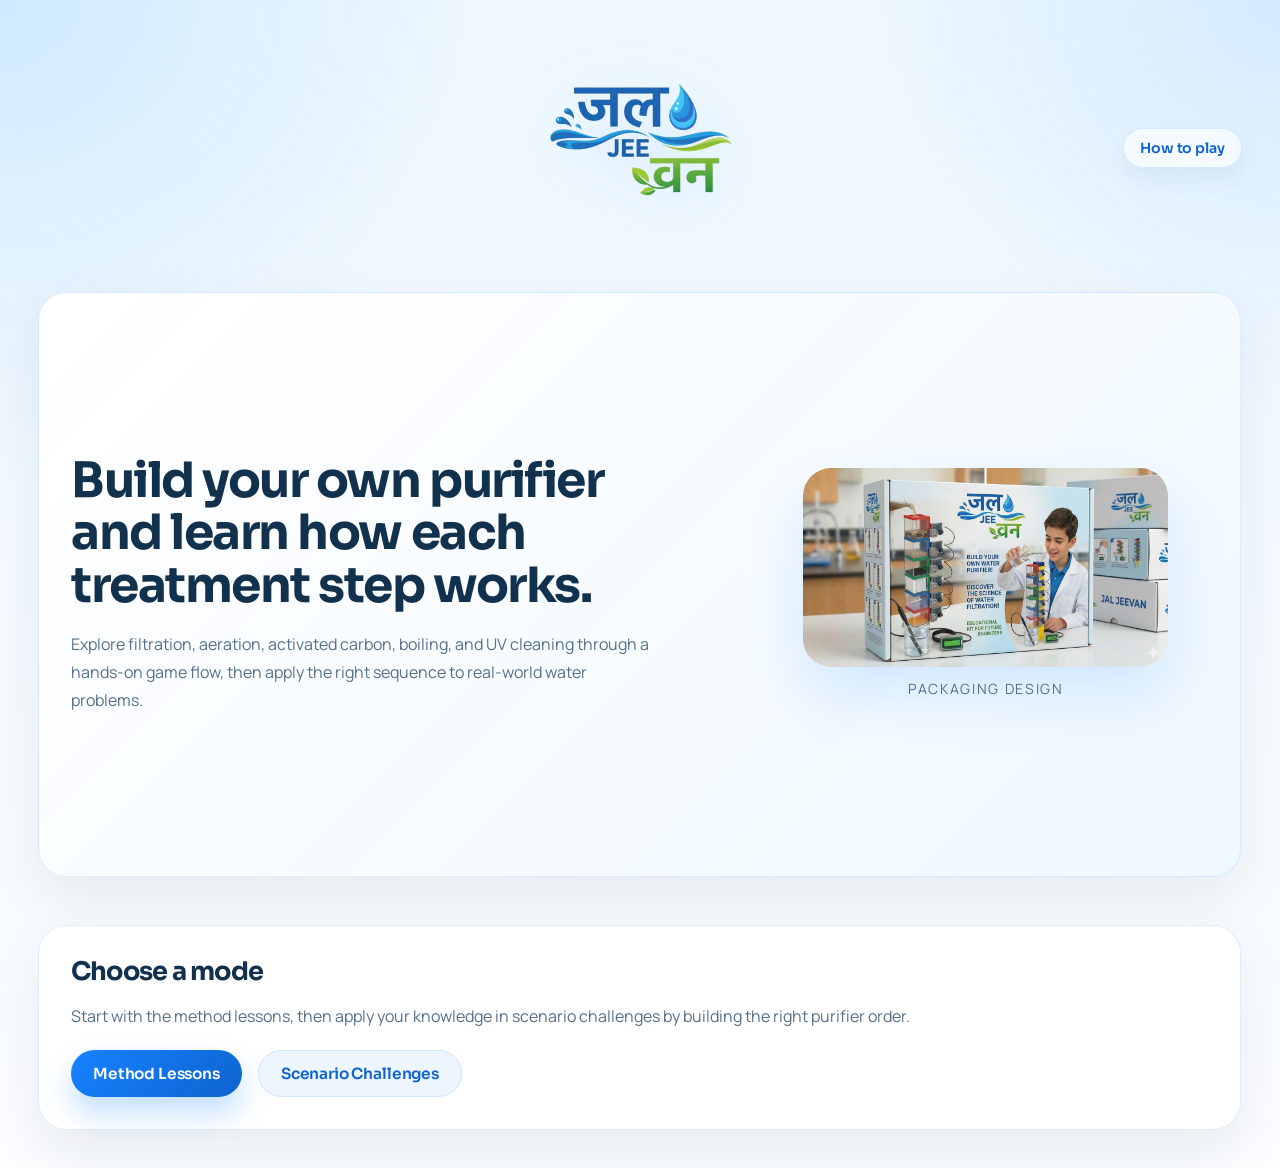
==== index.html @ cf158711 "Website done" ====
<!doctype html>
<html lang="en">
<head>
  <meta charset="UTF-8" />
  <meta name="viewport" content="width=device-width, initial-scale=1.0" />
  <title>Water Purification Learning Game</title>
  <link rel="preconnect" href="https://fonts.googleapis.com" />
  <link rel="preconnect" href="https://fonts.gstatic.com" crossorigin />
  <link href="https://fonts.googleapis.com/css2?family=Manrope:wght@400;500;600;700;800&family=Sora:wght@500;600;700;800&display=swap" rel="stylesheet" />
  <style>
    :root {
      color-scheme: light;
      --font-body: "Manrope", "Segoe UI", sans-serif;
      --font-display: "Sora", "Segoe UI", sans-serif;
      --bg-top: #eef8ff;
      --bg-bottom: #fbfdff;
      --ink-strong: #12314d;
      --ink-soft: #56708a;
      --line-soft: rgba(34, 103, 160, 0.12);
      --card-bg: rgba(255, 255, 255, 0.92);
      --accent: #1683ff;
      --accent-deep: #0e63cf;
      --accent-pale: #edf6ff;
      background: var(--bg-top);
      color: var(--ink-strong);
      font-size: 16px;
      font-family: var(--font-body);
    }

    * { box-sizing: border-box; }
    html { min-height: 100%; }

    body {
      margin: 0;
      min-height: 100vh;
      background:
        radial-gradient(circle at top left, rgba(81, 177, 255, 0.2), transparent 28%),
        radial-gradient(circle at top right, rgba(16, 135, 255, 0.12), transparent 24%),
        linear-gradient(180deg, var(--bg-top) 0%, var(--bg-bottom) 100%);
      color: var(--ink-strong);
      font-family: var(--font-body);
    }

    button {
      border: none;
      cursor: pointer;
      font: inherit;
      transition: transform 0.22s ease, box-shadow 0.22s ease, background 0.22s ease, color 0.22s ease;
    }
    button:hover { transform: translateY(-1px); }
    button:active { transform: translateY(0); }

    .app-shell {
      width: min(100%, 1440px);
      margin: 0 auto;
      min-height: 100vh;
      padding: clamp(20px, 3vw, 40px);
    }

    .top-brand-row {
      position: relative;
      display: flex;
      justify-content: center;
      align-items: center;
      margin-bottom: 34px;
      min-height: 130px;
    }

    .brand-mark {
      display: flex;
      justify-content: center;
      align-items: center;
      width: 100%;
      pointer-events: none;
    }

    .brand-mark img {
      display: block;
      width: min(100%, 640px);
      max-height: 220px;
      object-fit: contain;
      filter: drop-shadow(0 18px 35px rgba(22, 131, 255, 0.14));
    }

    .top-brand-row .primary-button {
      position: absolute;
      right: 0;
      top: 50%;
      transform: translateY(-50%);
      padding: 10px 16px;
      background: rgba(255,255,255,0.66);
      color: var(--accent-deep);
      border: 1px solid rgba(22, 131, 255, 0.14);
      box-shadow: 0 10px 24px rgba(16, 42, 67, 0.06);
      font-size: 0.88rem;
      font-weight: 600;
    }

    .top-brand-row .primary-button:hover {
      transform: translateY(calc(-50% - 1px));
      background: rgba(255,255,255,0.9);
      box-shadow: 0 14px 28px rgba(16, 42, 67, 0.09);
    }

    .card {
      background: var(--card-bg);
      border: 1px solid var(--line-soft);
      border-radius: 28px;
      padding: clamp(24px, 2.5vw, 36px);
      box-shadow: 0 22px 55px rgba(16, 42, 67, 0.08);
      transition: transform 0.35s ease, box-shadow 0.35s ease;
      will-change: transform;
    }

    h1, h2, h3 {
      margin: 0;
      color: var(--ink-strong);
      font-family: var(--font-display);
      letter-spacing: -0.03em;
      line-height: 1.08;
    }

    p, li, figcaption { color: var(--ink-soft); line-height: 1.75; }

    main {
      min-height: calc(100vh - 180px);
      display: grid;
    }

    /* ── HERO ── */
    .hero-card {
      display: grid;
      grid-template-columns: minmax(0, 1.25fr) minmax(320px, 0.85fr);
      gap: clamp(24px, 3vw, 48px);
      align-items: center;
      min-height: min(65vh, 680px);
      overflow: hidden;
      border: 1px solid rgba(22, 131, 255, 0.14);
      background: linear-gradient(135deg, rgba(255,255,255,0.98) 0%, rgba(238,248,255,0.96) 100%);
    }

    .hero-copy h2 {
      font-size: clamp(2rem, 3.8vw, 4.2rem);
      text-wrap: balance;
    }

    .hero-copy p {
      max-width: 580px;
      margin: 18px 0 0;
      font-size: clamp(1rem, 1.2vw, 1.12rem);
    }

    .hero-image {
      display: flex;
      flex-direction: column;
      align-items: center;
      justify-content: center;
    }

    .hero-image img {
      width: 100%;
      max-width: 460px;
      max-height: 52vh;
      object-fit: contain;
      border-radius: 28px;
      box-shadow: 0 28px 60px rgba(15, 124, 255, 0.15);
    }

    .hero-image figcaption {
      margin-top: 10px;
      font-size: 0.88rem;
      text-transform: uppercase;
      letter-spacing: 0.12em;
    }

    .start-card { margin-top: 24px; }

    .start-card h2, .top-bar h2, #completionScreen h2, .modal-panel h3 {
      font-size: clamp(1.5rem, 2vw, 2rem);
    }

    /* ── SCREENS ── */
    .screen {
      display: none;
      opacity: 0;
      transform: translateY(18px);
      transition: opacity 0.32s ease, transform 0.32s ease;
    }

    .screen.active {
      display: flex;
      flex-direction: column;
      justify-content: center;
      gap: 24px;
      min-height: calc(100vh - 220px);
      opacity: 1;
      transform: translateY(0);
    }

    .button-grid {
      display: flex;
      gap: 16px;
      flex-wrap: wrap;
      margin-top: 20px;
    }

    .primary-button, .secondary-button, .text-button {
      border-radius: 999px;
      padding: 13px 22px;
      font-family: var(--font-display);
      font-size: 0.96rem;
      font-weight: 600;
      letter-spacing: -0.01em;
    }

    .primary-button {
      background: linear-gradient(135deg, var(--accent) 0%, var(--accent-deep) 100%);
      color: white;
      box-shadow: 0 16px 30px rgba(22, 131, 255, 0.26);
    }

    .secondary-button {
      background: var(--accent-pale);
      color: var(--accent-deep);
      border: 1px solid rgba(22, 131, 255, 0.14);
    }

    .text-button {
      background: transparent;
      color: var(--accent-deep);
      padding-left: 0;
      padding-right: 0;
    }

    /* ── TOP BAR ── */
    .top-bar {
      display: flex;
      align-items: center;
      justify-content: space-between;
      margin-bottom: 18px;
      gap: 24px;
    }

    .top-bar-title {
      display: flex;
      align-items: flex-start;
      gap: 18px;
    }

    .section-subtitle {
      margin: 8px 0 0;
      font-size: 0.98rem;
      max-width: 580px;
    }

    .lesson-progress {
      min-width: 92px;
      padding: 10px 14px;
      border-radius: 999px;
      background: rgba(255,255,255,0.82);
      border: 1px solid rgba(22, 131, 255, 0.16);
      color: var(--accent-deep);
      font-family: var(--font-display);
      font-size: 0.95rem;
      font-weight: 700;
      text-align: center;
      box-shadow: 0 10px 24px rgba(22, 131, 255, 0.08);
    }

    /* ── LESSON ── */
    .lesson-content { min-height: 420px; }

    .lesson-card {
      display: grid;
      gap: 26px;
      min-height: 100%;
      padding: clamp(26px, 3vw, 38px);
      border-radius: 30px;
      border: 1px solid rgba(22, 131, 255, 0.14);
      background: linear-gradient(180deg, rgba(255,255,255,0.98) 0%, rgba(241,249,255,0.96) 100%);
      box-shadow: 0 28px 60px rgba(16, 42, 67, 0.08);
    }

    .lesson-card-header { display: flex; align-items: flex-start; gap: 20px; }
    .lesson-card h3 { font-size: clamp(2rem, 3vw, 3rem); }

    .lesson-description {
      margin: 0;
      max-width: 860px;
      font-size: clamp(1.05rem, 1.5vw, 1.18rem);
      line-height: 1.9;
    }

    .lesson-detail-grid {
      display: grid;
      grid-template-columns: repeat(2, minmax(0, 1fr));
      gap: 18px;
    }

    .lesson-detail {
      padding: 22px;
      border-radius: 24px;
      background: rgba(255,255,255,0.86);
      border: 1px solid rgba(22, 131, 255, 0.12);
    }

    .lesson-detail-label {
      display: inline-block;
      margin-bottom: 10px;
      color: var(--accent-deep);
      font-family: var(--font-display);
      font-size: 0.9rem;
      font-weight: 700;
      letter-spacing: 0.06em;
      text-transform: uppercase;
    }

    .lesson-detail p { margin: 0; line-height: 1.8; }

    .carousel-controls, .action-row {
      display: flex;
      justify-content: flex-end;
      gap: 12px;
      margin-top: 20px;
    }

    .carousel-controls { align-items: center; }

    .carousel-controls button:disabled {
      cursor: not-allowed;
      opacity: 0.45;
      transform: none;
      box-shadow: none;
    }

    /* ── CHALLENGE ── */
    .selection-panel {
      display: grid;
      grid-template-columns: 1fr 1fr;
      gap: 18px;
    }

    .method-list, .drop-zone-panel {
      background: rgba(247,252,255,0.9);
      border: 1px solid var(--line-soft);
      border-radius: 24px;
      padding: 22px;
    }

    .choices, .drop-zone { display: grid; gap: 12px; margin-top: 16px; }

    .method-card, .order-card {
      background: white;
      border-radius: 18px;
      border: 1px solid rgba(34, 103, 160, 0.12);
      padding: 16px 18px;
      display: flex;
      align-items: center;
      justify-content: space-between;
      gap: 12px;
      transition: transform 0.24s ease, box-shadow 0.24s ease, border-color 0.24s ease;
    }

    .method-card:hover, .order-card:hover {
      transform: translateY(-3px);
      border-color: rgba(22, 131, 255, 0.28);
      box-shadow: 0 12px 22px rgba(15, 124, 255, 0.12);
    }

    .method-card.dragging, .order-card.dragging {
      opacity: 0.6;
      box-shadow: 0 8px 20px rgba(15, 124, 255, 0.14);
      transform: scale(1.02);
    }

    .drop-zone {
      min-height: 250px;
      border: 2px dashed rgba(22, 131, 255, 0.3);
      border-radius: 22px;
      padding: 16px;
      background: rgba(240,246,255,0.78);
      transition: border-color 0.24s ease, background 0.24s ease;
    }

    .drop-zone:not(.empty) {
      border-color: var(--accent);
      background: rgba(240,246,255,1);
    }

    .drop-zone.empty::after {
      content: "Drag methods here in the correct order.";
      color: var(--ink-soft);
      display: block;
      margin-top: 20px;
      line-height: 1.5;
    }

    .challenge-card { margin-bottom: 20px; }

    /* ── PURITY SCORE RESULT ── */
    .result-panel {
      margin-top: 22px;
      border-radius: 24px;
      overflow: hidden;
      border: 1px solid var(--line-soft);
      background: white;
      box-shadow: 0 18px 45px rgba(16, 42, 67, 0.09);
      opacity: 0;
      transform: translateY(-8px);
      transition: opacity 0.3s ease, transform 0.3s ease;
    }

    .result-panel.show { opacity: 1; transform: translateY(0); }

    .purity-header {
      display: grid;
      grid-template-columns: 1fr auto;
      align-items: center;
      gap: 20px;
      padding: 22px 28px;
      border-bottom: 1px solid var(--line-soft);
    }

    .purity-label {
      font-family: var(--font-display);
      font-size: 0.82rem;
      font-weight: 700;
      letter-spacing: 0.1em;
      text-transform: uppercase;
      color: var(--ink-soft);
      margin-bottom: 4px;
    }

    .purity-score-val {
      font-family: var(--font-display);
      font-size: clamp(2rem, 3.5vw, 3rem);
      font-weight: 800;
      letter-spacing: -0.03em;
      line-height: 1;
    }

    .purity-score-val.excellent { color: #0b6e2e; }
    .purity-score-val.good { color: #1683ff; }
    .purity-score-val.fair { color: #d17a00; }
    .purity-score-val.poor { color: #c0392b; }

    .purity-grade {
      display: flex;
      flex-direction: column;
      align-items: center;
      gap: 4px;
    }

    .grade-badge {
      width: 62px;
      height: 62px;
      border-radius: 50%;
      display: flex;
      align-items: center;
      justify-content: center;
      font-family: var(--font-display);
      font-size: 1.6rem;
      font-weight: 800;
    }

    .grade-badge.excellent { background: #e6f8ed; color: #0b6e2e; }
    .grade-badge.good      { background: #edf6ff; color: #0e63cf; }
    .grade-badge.fair      { background: #fff4e0; color: #d17a00; }
    .grade-badge.poor      { background: #fde8e8; color: #c0392b; }

    .grade-word {
      font-size: 0.78rem;
      font-weight: 700;
      letter-spacing: 0.08em;
      text-transform: uppercase;
    }

    .grade-word.excellent { color: #0b6e2e; }
    .grade-word.good      { color: #0e63cf; }
    .grade-word.fair      { color: #d17a00; }
    .grade-word.poor      { color: #c0392b; }

    /* Bar */
    .purity-bar-wrap {
      padding: 18px 28px;
      border-bottom: 1px solid var(--line-soft);
    }

    .purity-bar-track {
      height: 14px;
      background: rgba(22,131,255,0.08);
      border-radius: 999px;
      overflow: hidden;
      position: relative;
    }

    .purity-bar-fill {
      height: 100%;
      border-radius: 999px;
      transition: width 1s cubic-bezier(0.16,1,0.3,1);
      background: linear-gradient(90deg, #1683ff, #0e63cf);
    }

    .purity-bar-fill.excellent { background: linear-gradient(90deg, #22c55e, #0b6e2e); }
    .purity-bar-fill.good      { background: linear-gradient(90deg, #1683ff, #0e63cf); }
    .purity-bar-fill.fair      { background: linear-gradient(90deg, #f59e0b, #d17a00); }
    .purity-bar-fill.poor      { background: linear-gradient(90deg, #f87171, #c0392b); }

    .purity-bar-markers {
      display: flex;
      justify-content: space-between;
      margin-top: 6px;
    }

    .purity-bar-markers span {
      font-size: 0.72rem;
      color: var(--ink-soft);
      font-weight: 600;
    }

    /* Breakdown rows */
    .purity-breakdown {
      padding: 18px 28px;
      display: grid;
      gap: 10px;
    }

    .breakdown-row {
      display: grid;
      grid-template-columns: 1fr auto;
      align-items: center;
      gap: 12px;
      font-size: 0.9rem;
    }

    .breakdown-label { color: var(--ink-soft); }
    .breakdown-chip {
      font-family: var(--font-display);
      font-size: 0.8rem;
      font-weight: 700;
      padding: 3px 12px;
      border-radius: 999px;
    }

    .chip-good  { background: #e6f8ed; color: #0b6e2e; }
    .chip-part  { background: #fff4e0; color: #d17a00; }
    .chip-miss  { background: #fde8e8; color: #c0392b; }

    /* Feedback */
    .purity-feedback {
      padding: 18px 28px;
      border-top: 1px solid var(--line-soft);
      background: rgba(237,246,255,0.5);
      border-radius: 0 0 24px 24px;
    }

    .purity-feedback p {
      margin: 0;
      font-size: 0.95rem;
      line-height: 1.7;
    }

    /* ── MODAL ── */
    .modal {
      position: fixed;
      inset: 0;
      display: grid;
      place-items: center;
      background: rgba(16, 42, 67, 0.48);
      padding: 20px;
    }

    .modal.hidden { display: none; }

    .modal-panel {
      background: rgba(255,255,255,0.96);
      border: 1px solid rgba(255,255,255,0.8);
      border-radius: 28px;
      padding: 28px;
      max-width: 520px;
      width: 100%;
      box-shadow: 0 24px 60px rgba(16, 42, 67, 0.18);
      animation: popIn 0.28s ease;
    }

    @keyframes popIn {
      from { opacity: 0; transform: translateY(18px) scale(0.98); }
      to   { opacity: 1; transform: translateY(0) scale(1); }
    }

    .animated { animation: popIn 0.22s ease both; }
    .modal-panel h3 { margin-top: 0; }

    /* ── RESPONSIVE ── */
    @media (max-width: 900px) {
      .hero-card { grid-template-columns: 1fr; min-height: auto; }
      .lesson-card-header, .top-bar { flex-direction: column; align-items: flex-start; }
      .lesson-detail-grid { grid-template-columns: 1fr; }
      .selection-panel { grid-template-columns: 1fr; }
      .purity-header { grid-template-columns: 1fr; }
    }

    @media (max-width: 640px) {
      .app-shell { padding: 16px; }

      .top-brand-row {
        min-height: auto;
        margin-bottom: 24px;
        padding-top: 4px;
        flex-direction: column;
        gap: 12px;
      }

      .brand-mark img {
        width: min(100%, 420px);
        max-height: 156px;
      }

      .top-brand-row .primary-button {
        position: static;
        transform: none;
        align-self: flex-end;
      }

      .top-brand-row .primary-button:hover {
        transform: translateY(-1px);
      }

      .top-bar { gap: 12px; align-items: flex-start; flex-direction: column; }
      .top-bar-title { flex-direction: column; gap: 10px; }
      .carousel-controls { width: 100%; justify-content: stretch; }
      .carousel-controls button { flex: 1 1 0; }
    }
  </style>
</head>
<body>
<div class="app-shell">
  <div class="top-brand-row">
    <div class="brand-mark">
      <img src="assets/Logo.png" alt="Water purification game logo" />
    </div>
    <button id="helpButton" class="primary-button">How to play</button>
  </div>

  <main>
    <!-- START -->
    <section id="startScreen" class="screen active">
      <div class="hero-card card">
        <div class="hero-copy">
          <h2>Build your own purifier and learn how each treatment step works.</h2>
          <p>Explore filtration, aeration, activated carbon, boiling, and UV cleaning through a hands-on game flow, then apply the right sequence to real-world water problems.</p>
        </div>
        <figure class="hero-image">
          <img src="assets/Packaging.jpeg" alt="Water purifier packaging design" />
          <figcaption>Packaging design</figcaption>
        </figure>
      </div>
      <div class="card start-card">
        <h2>Choose a mode</h2>
        <p>Start with the method lessons, then apply your knowledge in scenario challenges by building the right purifier order.</p>
        <div class="button-grid">
          <button id="startLessons" class="primary-button">Method Lessons</button>
          <button id="startChallenges" class="secondary-button">Scenario Challenges</button>
        </div>
      </div>
    </section>

    <!-- LESSONS -->
    <section id="lessonScreen" class="screen">
      <div class="top-bar">
        <div class="top-bar-title">
          <button id="backToMenuFromLesson" class="text-button">← Back</button>
          <div>
            <h2>Method Lessons</h2>
            <p class="section-subtitle">Learn each treatment step in order from filtration to UV treatment.</p>
          </div>
        </div>
        <div id="lessonProgress" class="lesson-progress" aria-live="polite"></div>
      </div>
      <div id="lessonContent" class="lesson-content"></div>
      <div class="carousel-controls">
        <button id="prevLesson" class="secondary-button">Previous</button>
        <button id="nextLesson" class="primary-button">Next</button>
      </div>
    </section>

    <!-- CHALLENGES -->
    <section id="challengeScreen" class="screen">
      <div class="top-bar">
        <button id="backToMenuFromChallenge" class="text-button">← Back</button>
        <h2>Scenario Challenge</h2>
      </div>
      <div id="challengeCard" class="card challenge-card"></div>
      <div class="selection-panel">
        <div class="method-list">
          <h3>Available methods</h3>
          <div id="methodChoices" class="choices"></div>
        </div>
        <div class="drop-zone-panel">
          <h3>Build your purification order</h3>
          <div id="dropZone" class="drop-zone"></div>
        </div>
      </div>
      <div class="action-row">
        <button id="submitOrder" class="primary-button">Submit Order</button>
        <button id="shuffleChallenge" class="secondary-button">New Challenge</button>
      </div>
      <div id="resultPanel" class="result-panel"></div>
    </section>

    <!-- COMPLETION -->
    <section id="completionScreen" class="screen">
      <div class="card">
        <h2>Great job!</h2>
        <p>You completed the game sections. Try another challenge or review the lessons again.</p>
        <div class="button-grid">
          <button id="reviewLessons" class="secondary-button">Review Lessons</button>
          <button id="playAgain" class="primary-button">Play Again</button>
        </div>
      </div>
    </section>
  </main>

  <div id="helpModal" class="modal hidden">
    <div class="modal-panel">
      <h3>How to play</h3>
      <ul>
        <li>Select <strong>Method Lessons</strong> to learn about purification steps.</li>
        <li>Choose <strong>Scenario Challenges</strong> to solve a problem using the correct treatment order.</li>
        <li>Drag the method cards into the order area and submit to check your solution.</li>
        <li>Your <strong>Purity Score</strong> reflects how clean the output water would be based on your chosen sequence.</li>
      </ul>
      <button id="closeHelp" class="primary-button" style="margin-top:16px">Close</button>
    </div>
  </div>
</div>

<script>
  /* ── DOM refs ── */
  const startScreen     = document.getElementById('startScreen');
  const lessonScreen    = document.getElementById('lessonScreen');
  const challengeScreen = document.getElementById('challengeScreen');
  const completionScreen= document.getElementById('completionScreen');
  const helpModal       = document.getElementById('helpModal');
  const lessonContent   = document.getElementById('lessonContent');
  const lessonProgress  = document.getElementById('lessonProgress');
  const methodChoices   = document.getElementById('methodChoices');
  const dropZone        = document.getElementById('dropZone');
  const challengeCard   = document.getElementById('challengeCard');
  const resultPanel     = document.getElementById('resultPanel');

  /* ── Data ── */
  const lessons = [
    { title:'Filtration',        description:'Use a filter to remove large particles and visible debris from water. Filtration is often the first step when water contains sand, leaves, or dirt.', example:'Good for muddy pond water, cloudiness, and pieces of trash.' },
    { title:'Aeration',          description:'Add air to water to help remove bad smells and gases. Aeration can improve taste and prepare the water for later treatment.', example:'Use aeration when water smells stale or has a sour odor from standing still.' },
    { title:'Activated Carbon',  description:'Activated carbon absorbs chemicals, odors, and colors from water. It is essential for removing contaminants that filtration alone cannot capture.', example:'Use activated carbon when water tastes or smells bad even after filtering.' },
    { title:'Boiling',           description:'Heat water until it boils to kill bacteria, viruses, and most germs. Boiling is a powerful way to make water safe when it is biologically contaminated.', example:'Use boiling when the water may contain disease-causing microorganisms.' },
    { title:'UV Treatment',      description:'Light kills germs without changing the taste or smell of water. UV treatment is faster than boiling and works well for clear water that may still contain microbes.', example:'Use UV when you want a quick way to disinfect water after it has already been filtered.' },
  ];

  /*
    Scoring model — each challenge defines:
      answer    : the ideal ordered sequence
      methods   : what cards are available
      scores    : per-method points awarded when the method is placed
                  in the ideal position vs wrong position vs absent
      maxScore  : total achievable (sum of correct placements)
      penalty   : points subtracted per wrong-position step
      feedback  : explanation text
  */
  const challenges = [
    {
      title:'Stagnant pond water with smell',
      story:'Water is still and smells stale. Choose the right purifier steps to make it fresher and safe.',
      methods:['Filtration','Aeration','Activated Carbon','UV Treatment'],
      answer:['Filtration','Aeration','Activated Carbon','UV Treatment'],
      // weights: how critical each step is (must sum to 100)
      stepWeights:{ 'Filtration':30, 'Aeration':20, 'Activated Carbon':25, 'UV Treatment':25 },
      bonus: 10, // bonus for perfect order
      feedback:'Filter out debris first, aerate to remove odor, use activated carbon to absorb chemicals, then UV to kill remaining germs.',
    },
    {
      title:'Polluted rainwater with dust',
      story:'Rainwater has collected dust and leaves. Pick the best order to make it drinkable.',
      methods:['Activated Carbon','Filtration','Aeration','Boiling'],
      answer:['Filtration','Aeration','Activated Carbon','Boiling'],
      stepWeights:{ 'Filtration':30, 'Aeration':15, 'Activated Carbon':25, 'Boiling':30 },
      bonus: 10,
      feedback:'First filter dust and leaves, aerate for stale smell, absorb chemicals with activated carbon, then boil to kill germs.',
    },
    {
      title:'Local well water with bad taste',
      story:'Well water looks clear but tastes strange. Choose the purifier steps that fix smell and taste.',
      methods:['Filtration','Activated Carbon','UV Treatment'],
      answer:['Filtration','Activated Carbon'],
      stepWeights:{ 'Filtration':45, 'Activated Carbon':55 },
      bonus: 0,
      feedback:'Filter first, then activated carbon to remove taste and odor. UV treats germs but the core issue here is taste/odor — using it is not wrong but not necessary.',
    },
    {
      title:'Runoff water with dirt and chemicals',
      story:'Water from runoff contains dirt and harmful chemicals from the road. Select the correct cleaning order.',
      methods:['Filtration','Activated Carbon','Boiling'],
      answer:['Filtration','Activated Carbon'],
      stepWeights:{ 'Filtration':50, 'Activated Carbon':50 },
      bonus: 0,
      feedback:'Filter first to remove debris, then activated carbon to absorb roadside chemicals. Boiling cannot remove chemical contamination.',
    },
  ];

  let currentLesson = 0;
  let currentChallenge = 0;
  let activeDrops = [];

  /* ── Screen switching ── */
  function switchScreen(active) {
    [startScreen, lessonScreen, challengeScreen, completionScreen].forEach(s => {
      s.classList.toggle('active', s === active);
    });
    resultPanel.innerHTML = '';
    resultPanel.classList.remove('show');
  }

  /* ── Lessons ── */
  function renderLesson(i) {
    const l = lessons[i];
    lessonContent.innerHTML = `
      <article class="lesson-card animated">
        <div class="lesson-card-header"><h3>${l.title}</h3></div>
        <p class="lesson-description">${l.description}</p>
        <div class="lesson-detail-grid">
          <div class="lesson-detail">
            <span class="lesson-detail-label">Best used for</span>
            <p>${l.example}</p>
          </div>
          <div class="lesson-detail">
            <span class="lesson-detail-label">Tip</span>
            <p>Think about what this method removes before placing it in the purification order.</p>
          </div>
        </div>
      </article>`;
    lessonProgress.textContent = `${i+1} / ${lessons.length}`;
    document.getElementById('prevLesson').disabled = i === 0;
    document.getElementById('nextLesson').disabled = i === lessons.length - 1;
  }

  /* ── Challenges ── */
  function renderChallenge(i) {
    const c = challenges[i];
    activeDrops = [];
    dropZone.innerHTML = '';
    dropZone.classList.add('empty');
    resultPanel.innerHTML = '';
    resultPanel.classList.remove('show');

    challengeCard.innerHTML = `
      <h3>${c.title}</h3>
      <p style="margin-top:10px">${c.story}</p>
      <p style="margin-top:8px"><strong>Available methods:</strong> ${c.methods.join(', ')}</p>
      <p style="margin-top:4px"><em>Tip: Order matters — drag the cards in the right sequence.</em></p>`;

    methodChoices.innerHTML = '';
    c.methods.forEach(m => {
      const card = document.createElement('div');
      card.className = 'method-card animated';
      card.draggable = true;
      card.textContent = m;
      card.dataset.method = m;
      card.addEventListener('dragstart', e => { e.dataTransfer.setData('text/plain', m); card.classList.add('dragging'); });
      card.addEventListener('dragend', () => card.classList.remove('dragging'));
      methodChoices.appendChild(card);
    });
  }

  function renderDropCards() {
    dropZone.innerHTML = '';
    if (activeDrops.length === 0) { dropZone.classList.add('empty'); return; }
    dropZone.classList.remove('empty');
    activeDrops.forEach((m, i) => {
      const card = document.createElement('div');
      card.className = 'order-card animated';
      card.textContent = `${i+1}. ${m}`;
      card.addEventListener('click', () => { activeDrops.splice(i,1); renderDropCards(); });
      dropZone.appendChild(card);
    });
  }

  /* ── Purity Score Calculation ── */
  function calcPurityScore(chosen, challenge) {
    const { answer, stepWeights, bonus } = challenge;

    // Points earned for methods that are in the correct position
    let earned = 0;
    let maxPossible = 0;
    const breakdown = [];

    // Only the answer steps can earn weight
    answer.forEach((step, idealIdx) => {
      const weight = stepWeights[step] || 0;
      maxPossible += weight;

      const chosenIdx = chosen.indexOf(step);
      if (chosenIdx === -1) {
        // Missing entirely
        breakdown.push({ label: step, chip:'miss', note:'Missing' });
      } else if (chosenIdx === idealIdx) {
        // Perfect position
        earned += weight;
        breakdown.push({ label: step, chip:'good', note:'Correct position' });
      } else {
        // Present but wrong order — partial credit
        const partial = Math.round(weight * 0.45);
        earned += partial;
        breakdown.push({ label: step, chip:'part', note:`Wrong position (+${partial}pts)` });
      }
    });

    // Penalise extra steps not in the ideal answer
    const extraSteps = chosen.filter(s => !answer.includes(s));
    const penalty = extraSteps.length * 8;
    earned = Math.max(0, earned - penalty);

    // Bonus for perfect sequence
    const isPerfect = chosen.length === answer.length && answer.every((s,i) => chosen[i] === s);
    if (isPerfect && bonus) earned = Math.min(100, earned + bonus);

    // Normalise to 0–100
    const raw = maxPossible > 0 ? (earned / maxPossible) * 100 : 0;
    const score = Math.min(100, Math.max(0, Math.round(raw)));

    return { score, breakdown, extraSteps, isPerfect };
  }

  function gradeInfo(score) {
    if (score >= 90) return { cls:'excellent', letter:'A', word:'Excellent' };
    if (score >= 70) return { cls:'good',      letter:'B', word:'Good' };
    if (score >= 45) return { cls:'fair',      letter:'C', word:'Fair' };
    return               { cls:'poor',         letter:'D', word:'Poor' };
  }

  function checkAnswer() {
    if (activeDrops.length === 0) {
      resultPanel.innerHTML = `<div class="purity-feedback"><p>Please drag at least one method into the order area first.</p></div>`;
      resultPanel.classList.add('show');
      return;
    }

    const c = challenges[currentChallenge];
    const { score, breakdown, extraSteps } = calcPurityScore(activeDrops, c);
    const grade = gradeInfo(score);

    const breakdownHTML = breakdown.map(b => `
      <div class="breakdown-row">
        <span class="breakdown-label">${b.label}</span>
        <span class="breakdown-chip chip-${b.chip}">${b.note}</span>
      </div>`).join('');

    const extraHTML = extraSteps.length
      ? `<div class="breakdown-row"><span class="breakdown-label" style="color:#c0392b">Extra step${extraSteps.length>1?'s':''}: ${extraSteps.join(', ')}</span><span class="breakdown-chip chip-miss">−${extraSteps.length*8} pts</span></div>`
      : '';

    resultPanel.innerHTML = `
      <div class="purity-header">
        <div>
          <div class="purity-label">Water Purity Score</div>
          <div class="purity-score-val ${grade.cls}">${score}<span style="font-size:0.55em;font-weight:600"> / 100</span></div>
        </div>
        <div class="purity-grade">
          <div class="grade-badge ${grade.cls}">${grade.letter}</div>
          <div class="grade-word ${grade.cls}">${grade.word}</div>
        </div>
      </div>

      <div class="purity-bar-wrap">
        <div class="purity-bar-track">
          <div class="purity-bar-fill ${grade.cls}" style="width:0%" id="purityBar"></div>
        </div>
        <div class="purity-bar-markers">
          <span>Unsafe</span>
          <span>Drinkable</span>
          <span>Pure</span>
        </div>
      </div>

      <div class="purity-breakdown">
        ${breakdownHTML}
        ${extraHTML}
      </div>

      <div class="purity-feedback">
        <p>${c.feedback}</p>
      </div>`;

    resultPanel.classList.add('show');

    // Animate bar after render
    requestAnimationFrame(() => {
      requestAnimationFrame(() => {
        const bar = document.getElementById('purityBar');
        if (bar) bar.style.width = score + '%';
      });
    });
  }

  /* ── Event binding ── */
  document.getElementById('startLessons').addEventListener('click', () => { currentLesson=0; renderLesson(0); switchScreen(lessonScreen); });
  document.getElementById('startChallenges').addEventListener('click', () => { currentChallenge=0; renderChallenge(0); switchScreen(challengeScreen); });
  document.getElementById('backToMenuFromLesson').addEventListener('click', () => switchScreen(startScreen));
  document.getElementById('backToMenuFromChallenge').addEventListener('click', () => switchScreen(startScreen));
  document.getElementById('prevLesson').addEventListener('click', () => { if(currentLesson>0){ currentLesson--; renderLesson(currentLesson); } });
  document.getElementById('nextLesson').addEventListener('click', () => { if(currentLesson<lessons.length-1){ currentLesson++; renderLesson(currentLesson); } });
  document.getElementById('submitOrder').addEventListener('click', checkAnswer);
  document.getElementById('shuffleChallenge').addEventListener('click', () => { currentChallenge=(currentChallenge+1)%challenges.length; renderChallenge(currentChallenge); });
  document.getElementById('reviewLessons').addEventListener('click', () => { currentLesson=0; renderLesson(0); switchScreen(lessonScreen); });
  document.getElementById('playAgain').addEventListener('click', () => { currentChallenge=0; renderChallenge(0); switchScreen(challengeScreen); });
  document.getElementById('helpButton').addEventListener('click', () => helpModal.classList.remove('hidden'));
  document.getElementById('closeHelp').addEventListener('click', () => helpModal.classList.add('hidden'));

  dropZone.addEventListener('dragover', e => e.preventDefault());
  dropZone.addEventListener('drop', e => {
    e.preventDefault();
    const m = e.dataTransfer.getData('text/plain');
    if (!m || activeDrops.includes(m)) return;
    activeDrops.push(m);
    renderDropCards();
  });
</script>
</body>
</html>
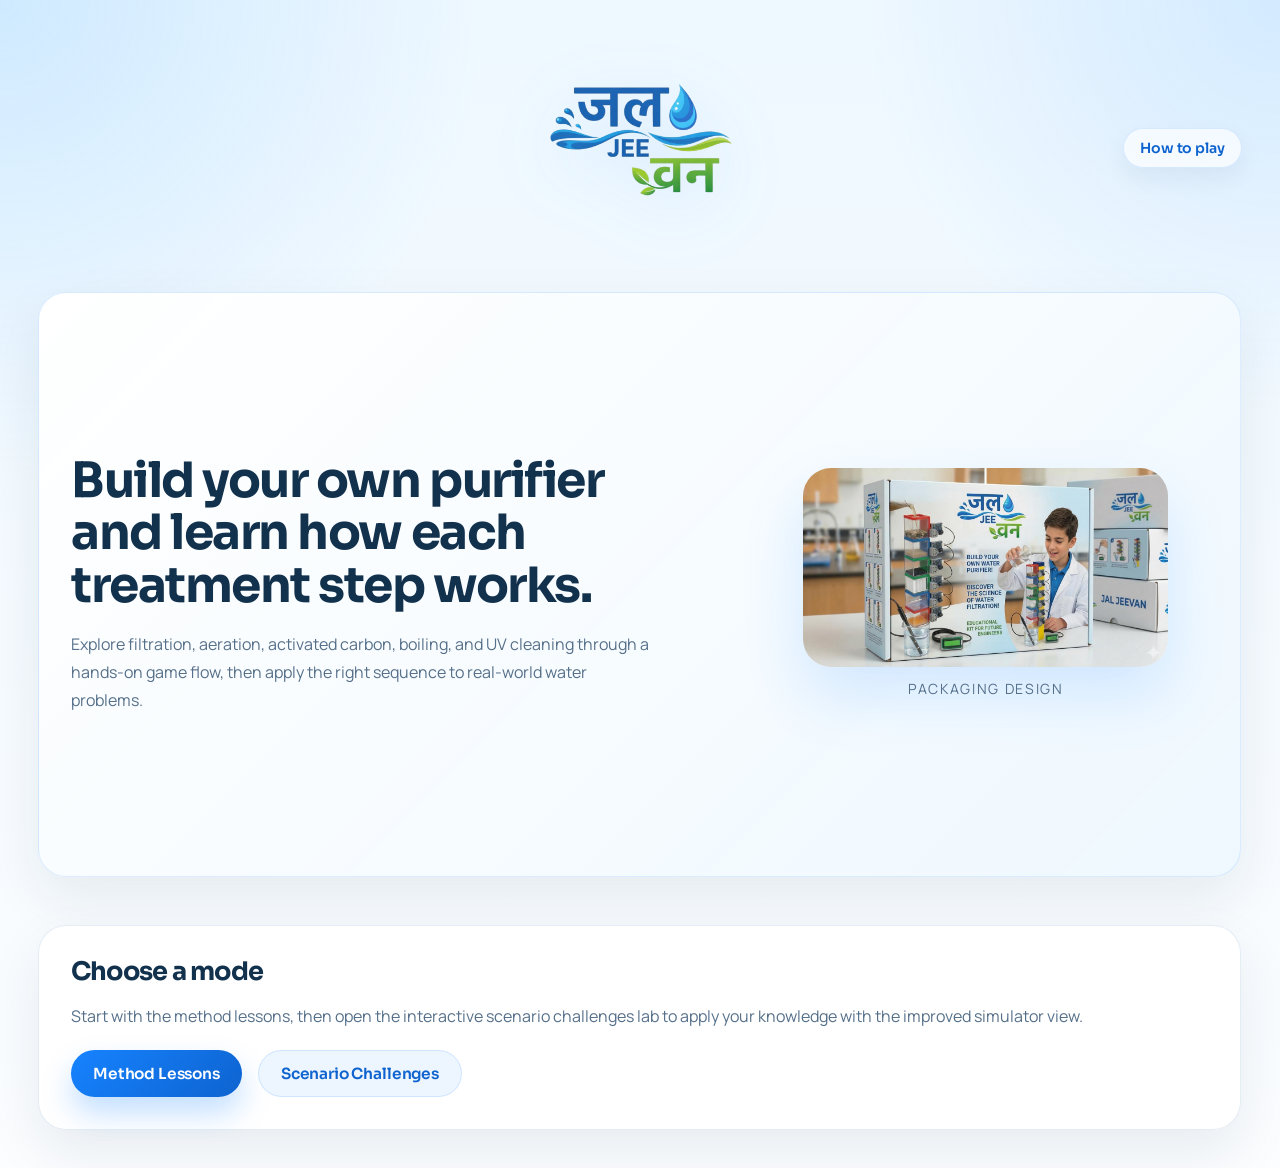
==== commit 13306496: "added dhruv stuff" ====
--- a/index.html
+++ b/index.html
@@ -359,12 +359,21 @@
       justify-content: space-between;
       gap: 12px;
       transition: transform 0.24s ease, box-shadow 0.24s ease, border-color 0.24s ease;
+      touch-action: manipulation;
     }
 
     .method-card:hover, .order-card:hover {
       transform: translateY(-3px);
       border-color: rgba(22, 131, 255, 0.28);
       box-shadow: 0 12px 22px rgba(15, 124, 255, 0.12);
+    }
+
+    .method-card {
+      cursor: grab;
+    }
+
+    .order-card {
+      cursor: pointer;
     }
 
     .method-card.dragging, .order-card.dragging {
@@ -388,7 +397,7 @@
     }
 
     .drop-zone.empty::after {
-      content: "Drag methods here in the correct order.";
+      content: "Drag methods here in the correct order, or tap a method on phone.";
       color: var(--ink-soft);
       display: block;
       margin-top: 20px;
@@ -657,7 +666,7 @@
       </div>
       <div class="card start-card">
         <h2>Choose a mode</h2>
-        <p>Start with the method lessons, then apply your knowledge in scenario challenges by building the right purifier order.</p>
+        <p>Start with the method lessons, then open the interactive scenario challenges lab to apply your knowledge with the improved simulator view.</p>
         <div class="button-grid">
           <button id="startLessons" class="primary-button">Method Lessons</button>
           <button id="startChallenges" class="secondary-button">Scenario Challenges</button>
@@ -726,7 +735,7 @@
       <h3>How to play</h3>
       <ul>
         <li>Select <strong>Method Lessons</strong> to learn about purification steps.</li>
-        <li>Choose <strong>Scenario Challenges</strong> to solve a problem using the correct treatment order.</li>
+        <li>Choose <strong>Scenario Challenges</strong> to open the interactive simulator and solve a problem using the correct treatment order.</li>
         <li>Drag the method cards into the order area and submit to check your solution.</li>
         <li>Your <strong>Purity Score</strong> reflects how clean the output water would be based on your chosen sequence.</li>
       </ul>
@@ -756,17 +765,28 @@
     { title:'Activated Carbon',  description:'Activated carbon absorbs chemicals, odors, and colors from water. It is essential for removing contaminants that filtration alone cannot capture.', example:'Use activated carbon when water tastes or smells bad even after filtering.' },
     { title:'Boiling',           description:'Heat water until it boils to kill bacteria, viruses, and most germs. Boiling is a powerful way to make water safe when it is biologically contaminated.', example:'Use boiling when the water may contain disease-causing microorganisms.' },
     { title:'UV Treatment',      description:'Light kills germs without changing the taste or smell of water. UV treatment is faster than boiling and works well for clear water that may still contain microbes.', example:'Use UV when you want a quick way to disinfect water after it has already been filtered.' },
-  ];
+    {
+      title: 'Chlorination',
+      description: 'Chlorination involves adding a small amount of chlorine — usually through chlorine tablets — to water. The chlorine dissolves and kills germs present in the water. It is a chemical disinfection method, unlike UV which is physical. Typical dosage is 1 mg/L and it requires 15–20 minutes of contact time to be effective.',
+      example: 'Use chlorination when water may contain disease-causing bacteria after physical treatment steps. It is especially powerful combined with UV as a "double-kill" strategy against heavy biological contamination.',
+      tip: 'Chlorination does NOT remove physical impurities — it only kills germs. Always filter first. Activated carbon can remove excess chlorine afterward if needed.'
+    },
+    {
+      title: 'Coagulation & Flocculation',
+      description: 'Coagulation uses a chemical like alum (aluminum sulfate) to neutralize the electrical charges on fine suspended particles. These particles then clump together in a process called flocculation — slow mixing that helps clusters grow into large "flocs" that can be filtered out. Takes 1–3 minutes of rapid mixing then 15–20 minutes of slow mixing. Use only a small pinch of alum to avoid making water acidic.',
+      example: 'Use coagulation for water with fine cement dust, ultra-fine silt, or dissolved/partially dissolved salts (like CuSO₄). These tiny particles are electrically charged and repel each other, passing straight through a filter without coagulation.',
+      tip: 'Always place coagulation early — before filtration — so the fine particles clump into sizes the filter can actually catch. Without this step, fine particles sail through sand and clog the expensive carbon block instead.'
+    },
+];
+
+  const allMethods = lessons.map(lesson => lesson.title);
 
   /*
     Scoring model — each challenge defines:
-      answer    : the ideal ordered sequence
-      methods   : what cards are available
-      scores    : per-method points awarded when the method is placed
-                  in the ideal position vs wrong position vs absent
-      maxScore  : total achievable (sum of correct placements)
-      penalty   : points subtracted per wrong-position step
-      feedback  : explanation text
+      answer      : the ideal ordered sequence
+      stepWeights : importance of each required method
+      bonus       : bonus for a perfect sequence
+      feedback    : explanation text
   */
   const challenges = [
     {
@@ -805,6 +825,69 @@
       stepWeights:{ 'Filtration':50, 'Activated Carbon':50 },
       bonus: 0,
       feedback:'Filter first to remove debris, then activated carbon to absorb roadside chemicals. Boiling cannot remove chemical contamination.',
+    },
+    {
+      title: 'The Monsoon Mud Puddle',
+      story: 'A massive monsoon has hit. The local stream is a swirling brown mess of soil, twigs, and stones. Provide clear water for the village.',
+      methods: ['Coagulation & Flocculation','Filtration','Activated Carbon','Chlorination','UV Treatment','Aeration'],
+      answer: ['Coagulation & Flocculation','Filtration','Activated Carbon','Chlorination','UV Treatment','Aeration'],
+      stepWeights: { 'Coagulation & Flocculation':25, 'Filtration':25, 'Activated Carbon':20, 'Chlorination':10, 'UV Treatment':10, 'Aeration':10 },
+      bonus: 10,
+      feedback: 'Mud has ultra-fine silt that behaves like a liquid — coagulation clumps it so the filter can catch it. Then filter, use carbon to remove earthy taste, disinfect with chlorination and UV, and aerate last to add freshness.',
+    },
+    {
+      title: 'The Construction Runoff',
+      story: 'Fine white cement dust from a nearby factory has turned the reservoir cloudy. The dust is so fine it won\'t settle even after hours of waiting.',
+      methods: ['Coagulation & Flocculation','Filtration','Activated Carbon','Chlorination','UV Treatment','Aeration'],
+      answer: ['Coagulation & Flocculation','Filtration','Activated Carbon','Chlorination','UV Treatment','Aeration'],
+      stepWeights: { 'Coagulation & Flocculation':30, 'Filtration':25, 'Activated Carbon':20, 'Chlorination':10, 'UV Treatment':10, 'Aeration':5 },
+      bonus: 10,
+      feedback: 'Cement dust is electrically charged, so it stays suspended and floats through filters. Coagulation neutralizes the charge first so the particles clump and the filter can catch them. Skipping coagulation means the dust shields bacteria from UV light.',
+    },
+    {
+      title: 'The Factory Chemical Leak',
+      story: 'A chemical tanker leaked organic solvents into the water intake. The water looks perfectly clear, but it smells dangerously pungent.',
+      methods: ['Coagulation & Flocculation','Filtration','Activated Carbon','UV Treatment','Chlorination','Aeration'],
+      answer: ['Filtration','Activated Carbon','UV Treatment','Aeration'],
+      stepWeights: { 'Filtration':20, 'Activated Carbon':40, 'UV Treatment':20, 'Aeration':20 },
+      bonus: 10,
+      feedback: 'Solvents are dissolved — filtration alone cannot remove them. Activated carbon acts as a molecular sponge to trap odor molecules. Aeration at the end is critical because solvents are volatile; air bubbles physically lift the smell out of the water.',
+    },
+    {
+      title: 'The Unexplained Blue River',
+      story: 'A textile mill has dumped dye into the river. The water is a bright, vibrant blue — clear, but completely colored.',
+      methods: ['Coagulation & Flocculation','Filtration','Activated Carbon','UV Treatment','Chlorination','Aeration'],
+      answer: ['Coagulation & Flocculation','Filtration','Activated Carbon','UV Treatment','Aeration'],
+      stepWeights: { 'Coagulation & Flocculation':20, 'Filtration':20, 'Activated Carbon':35, 'UV Treatment':15, 'Aeration':10 },
+      bonus: 10,
+      feedback: 'Dye is a "light-thief." If UV is used first, the blue dye absorbs all the light and microbes survive. Coagulation helps bind dye molecules, then carbon strips the color. Only once the water is clear can UV light reach all pathogens.',
+    },
+    {
+      title: 'The Jungle Survival Stream',
+      story: 'You found a clear stream in the wild. It looks clean, but a UV torch reveals it is glowing — a sign of invisible, DNA-altering pathogens.',
+      methods: ['Coagulation & Flocculation','Filtration','Activated Carbon','Chlorination','UV Treatment','Aeration'],
+      answer: ['Coagulation & Flocculation','Filtration','Activated Carbon','UV Treatment','Chlorination','Aeration'],
+      stepWeights: { 'Coagulation & Flocculation':15, 'Filtration':20, 'Activated Carbon':20, 'UV Treatment':25, 'Chlorination':10, 'Aeration':10 },
+      bonus: 10,
+      feedback: 'Microbes hitchhike on floating organic matter. Filtration removes their transport vehicles. UV and chlorination together form a double-kill strategy. UV works at 100% efficiency only after the water is made optically clear by the earlier steps.',
+    },
+    {
+      title: 'The Urban Gutter Soup',
+      story: 'A total infrastructure collapse. Mud, trash, and industrial chemicals are all in one bucket. It is the ultimate purification test.',
+      methods: ['Coagulation & Flocculation','Filtration','Activated Carbon','Chlorination','UV Treatment','Aeration'],
+      answer: ['Coagulation & Flocculation','Filtration','Activated Carbon','Chlorination','UV Treatment','Aeration'],
+      stepWeights: { 'Coagulation & Flocculation':20, 'Filtration':20, 'Activated Carbon':20, 'Chlorination':15, 'UV Treatment':15, 'Aeration':10 },
+      bonus: 15,
+      feedback: 'System longevity is key: use cheapest blocks first to protect expensive ones. Gravel and sand remove macro-trash and mud to save the carbon block; carbon strips dye and odor so the UV can work without interference. Full sequence, in order, is critical.',
+    },
+    {
+      title: 'The Mars Colony Recycler',
+      story: 'On Mars, every drop counts. Recycle water contaminated with toxic Red Mars Dust and biological "sweat" gases.',
+      methods: ['Coagulation & Flocculation','Filtration','Activated Carbon','Chlorination','UV Treatment','Aeration'],
+      answer: ['Coagulation & Flocculation','Filtration','Activated Carbon','UV Treatment','Chlorination','Aeration'],
+      stepWeights: { 'Coagulation & Flocculation':25, 'Filtration':20, 'Activated Carbon':20, 'UV Treatment':15, 'Chlorination':10, 'Aeration':10 },
+      bonus: 15,
+      feedback: 'Martian dust is ultra-fine and abrasive — it would shred carbon pores if not clumped and filtered first. Aeration at the end is the soul of the recycler: it adds oxygen back into "dead" water, making recycled water taste like Earth-standard fresh water.',
     },
   ];
 
@@ -856,11 +939,11 @@
     challengeCard.innerHTML = `
       <h3>${c.title}</h3>
       <p style="margin-top:10px">${c.story}</p>
-      <p style="margin-top:8px"><strong>Available methods:</strong> ${c.methods.join(', ')}</p>
-      <p style="margin-top:4px"><em>Tip: Order matters — drag the cards in the right sequence.</em></p>`;
+      <p style="margin-top:8px"><strong>All methods available:</strong> ${allMethods.join(', ')}</p>
+      <p style="margin-top:4px"><em>Tip: Order matters — drag the cards in the right sequence, or tap them on phone.</em></p>`;
 
     methodChoices.innerHTML = '';
-    c.methods.forEach(m => {
+    allMethods.forEach(m => {
       const card = document.createElement('div');
       card.className = 'method-card animated';
       card.draggable = true;
@@ -868,8 +951,15 @@
       card.dataset.method = m;
       card.addEventListener('dragstart', e => { e.dataTransfer.setData('text/plain', m); card.classList.add('dragging'); });
       card.addEventListener('dragend', () => card.classList.remove('dragging'));
+      card.addEventListener('click', () => addMethodToOrder(m));
       methodChoices.appendChild(card);
     });
+  }
+
+  function addMethodToOrder(method) {
+    if (!method || activeDrops.includes(method)) return;
+    activeDrops.push(method);
+    renderDropCards();
   }
 
   function renderDropCards() {
@@ -888,47 +978,41 @@
   /* ── Purity Score Calculation ── */
   function calcPurityScore(chosen, challenge) {
     const { answer, stepWeights, bonus } = challenge;
-
-    // Points earned for methods that are in the correct position
+    const extraStepPenalty = 6;
+
+    // Reward required methods heavily, even if order is not perfect yet.
     let earned = 0;
     let maxPossible = 0;
     const breakdown = [];
 
-    // Only the answer steps can earn weight
     answer.forEach((step, idealIdx) => {
       const weight = stepWeights[step] || 0;
       maxPossible += weight;
 
       const chosenIdx = chosen.indexOf(step);
       if (chosenIdx === -1) {
-        // Missing entirely
         breakdown.push({ label: step, chip:'miss', note:'Missing' });
       } else if (chosenIdx === idealIdx) {
-        // Perfect position
         earned += weight;
         breakdown.push({ label: step, chip:'good', note:'Correct position' });
       } else {
-        // Present but wrong order — partial credit
-        const partial = Math.round(weight * 0.45);
+        const partial = Math.round(weight * 0.7);
         earned += partial;
-        breakdown.push({ label: step, chip:'part', note:`Wrong position (+${partial}pts)` });
+        breakdown.push({ label: step, chip:'part', note:`Used, wrong order (+${partial}pts)` });
       }
     });
 
-    // Penalise extra steps not in the ideal answer
     const extraSteps = chosen.filter(s => !answer.includes(s));
-    const penalty = extraSteps.length * 8;
+    const penalty = extraSteps.length * extraStepPenalty;
     earned = Math.max(0, earned - penalty);
 
-    // Bonus for perfect sequence
     const isPerfect = chosen.length === answer.length && answer.every((s,i) => chosen[i] === s);
     if (isPerfect && bonus) earned = Math.min(100, earned + bonus);
 
-    // Normalise to 0–100
     const raw = maxPossible > 0 ? (earned / maxPossible) * 100 : 0;
     const score = Math.min(100, Math.max(0, Math.round(raw)));
 
-    return { score, breakdown, extraSteps, isPerfect };
+    return { score, breakdown, extraSteps, isPerfect, extraStepPenalty };
   }
 
   function gradeInfo(score) {
@@ -946,7 +1030,7 @@
     }
 
     const c = challenges[currentChallenge];
-    const { score, breakdown, extraSteps } = calcPurityScore(activeDrops, c);
+    const { score, breakdown, extraSteps, extraStepPenalty } = calcPurityScore(activeDrops, c);
     const grade = gradeInfo(score);
 
     const breakdownHTML = breakdown.map(b => `
@@ -956,7 +1040,7 @@
       </div>`).join('');
 
     const extraHTML = extraSteps.length
-      ? `<div class="breakdown-row"><span class="breakdown-label" style="color:#c0392b">Extra step${extraSteps.length>1?'s':''}: ${extraSteps.join(', ')}</span><span class="breakdown-chip chip-miss">−${extraSteps.length*8} pts</span></div>`
+      ? `<div class="breakdown-row"><span class="breakdown-label" style="color:#c0392b">Extra step${extraSteps.length>1?'s':''}: ${extraSteps.join(', ')}</span><span class="breakdown-chip chip-miss">−${extraSteps.length*extraStepPenalty} pts</span></div>`
       : '';
 
     resultPanel.innerHTML = `
@@ -1004,7 +1088,9 @@
 
   /* ── Event binding ── */
   document.getElementById('startLessons').addEventListener('click', () => { currentLesson=0; renderLesson(0); switchScreen(lessonScreen); });
-  document.getElementById('startChallenges').addEventListener('click', () => { currentChallenge=0; renderChallenge(0); switchScreen(challengeScreen); });
+  document.getElementById('startChallenges').addEventListener('click', () => {
+    window.location.href = './scenario-challenges/';
+  });
   document.getElementById('backToMenuFromLesson').addEventListener('click', () => switchScreen(startScreen));
   document.getElementById('backToMenuFromChallenge').addEventListener('click', () => switchScreen(startScreen));
   document.getElementById('prevLesson').addEventListener('click', () => { if(currentLesson>0){ currentLesson--; renderLesson(currentLesson); } });
@@ -1020,9 +1106,7 @@
   dropZone.addEventListener('drop', e => {
     e.preventDefault();
     const m = e.dataTransfer.getData('text/plain');
-    if (!m || activeDrops.includes(m)) return;
-    activeDrops.push(m);
-    renderDropCards();
+    addMethodToOrder(m);
   });
 </script>
 </body>
